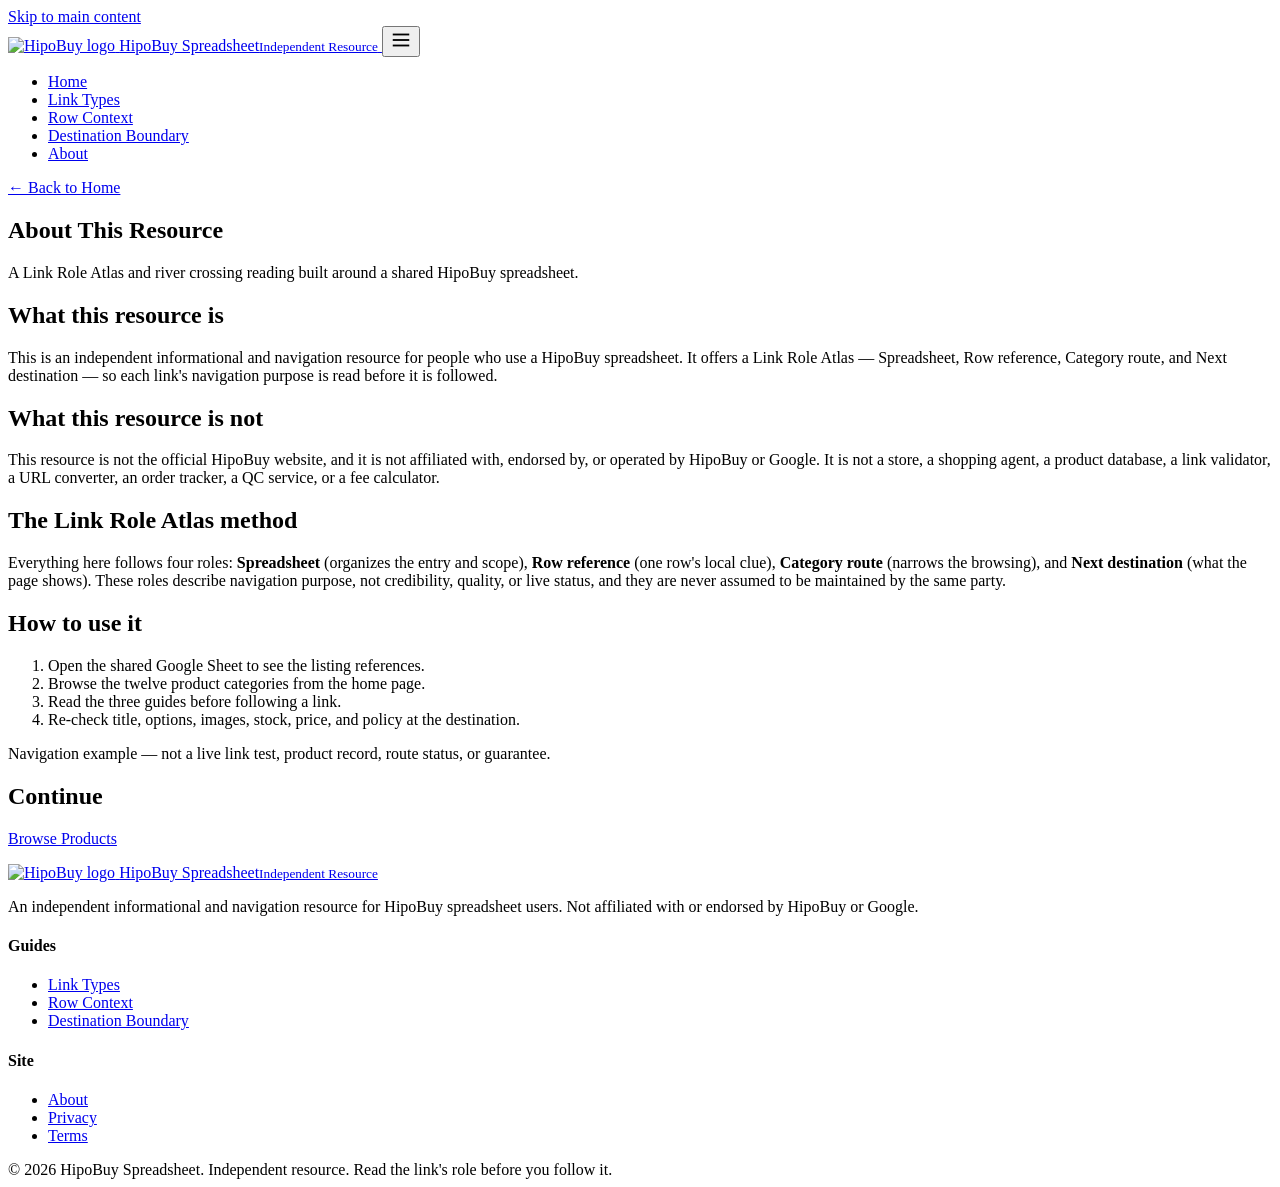
==== about/index.html @ 9f11009b "Add about/index.html" ====
<!DOCTYPE html>
<html lang="en">
<head>
  <meta charset="UTF-8">
  <meta name="viewport" content="width=device-width, initial-scale=1.0">
  <title>About | HipoBuy Spreadsheet</title>
  <meta name="description" content="About this independent HipoBuy spreadsheet resource: a Link Role Atlas and river crossing reading, not an official HipoBuy service.">
  <link rel="canonical" href="https://repglide.github.io/hipobuy-spreadsheet/about/">
  <link rel="icon" type="image/png" href="../assets/images/favicon.png">
  <link rel="stylesheet" href="../assets/css/styles.css">
  <meta name="robots" content="index, follow">
</head>
<body>
  <a href="#main-content" class="skip-link">Skip to main content</a>

  <header class="site-header">
    <div class="container header-inner">
      <a href="../index.html" class="brand" aria-label="HipoBuy Spreadsheet Home">
        <img src="../assets/images/logo.png" alt="HipoBuy logo" width="34" height="34">
        <span class="brand-name">HipoBuy Spreadsheet<small>Independent Resource</small></span>
      </a>
      <button class="mobile-nav-toggle" aria-expanded="false" aria-label="Toggle navigation menu">
        <svg viewBox="0 0 24 24" fill="none" stroke="currentColor" stroke-width="2" width="22" height="22"><line x1="3" y1="6" x2="21" y2="6"></line><line x1="3" y1="12" x2="21" y2="12"></line><line x1="3" y1="18" x2="21" y2="18"></line></svg>
      </button>
      <nav class="main-nav" aria-label="Primary Navigation">
        <ul>
          <li><a href="../index.html">Home</a></li>
          <li><a href="../spreadsheet-link-types/">Link Types</a></li>
          <li><a href="../row-context-checklist/">Row Context</a></li>
          <li><a href="../destination-boundary-guide/">Destination Boundary</a></li>
          <li><a href="../about/" class="active">About</a></li>
        </ul>
      </nav>
    </div>
  </header>

  <main id="main-content">
    <section class="page-hero">
      <div class="container">
        <a class="back-link" href="../index.html">← Back to Home</a>
        <h1>About This Resource</h1>
        <p>A Link Role Atlas and river crossing reading built around a shared HipoBuy spreadsheet.</p>
      </div>
    </section>

    <div class="article-body">
      <h2>What this resource is</h2>
      <p>This is an independent informational and navigation resource for people who use a HipoBuy spreadsheet. It offers a Link Role Atlas — Spreadsheet, Row reference, Category route, and Next destination — so each link's navigation purpose is read before it is followed.</p>

      <h2>What this resource is not</h2>
      <p>This resource is not the official HipoBuy website, and it is not affiliated with, endorsed by, or operated by HipoBuy or Google. It is not a store, a shopping agent, a product database, a link validator, a URL converter, an order tracker, a QC service, or a fee calculator.</p>

      <h2>The Link Role Atlas method</h2>
      <p>Everything here follows four roles: <strong>Spreadsheet</strong> (organizes the entry and scope), <strong>Row reference</strong> (one row's local clue), <strong>Category route</strong> (narrows the browsing), and <strong>Next destination</strong> (what the page shows). These roles describe navigation purpose, not credibility, quality, or live status, and they are never assumed to be maintained by the same party.</p>

      <h2>How to use it</h2>
      <ol>
        <li>Open the shared Google Sheet to see the listing references.</li>
        <li>Browse the twelve product categories from the home page.</li>
        <li>Read the three guides before following a link.</li>
        <li>Re-check title, options, images, stock, price, and policy at the destination.</li>
      </ol>

      <p class="example-flag">Navigation example — not a live link test, product record, route status, or guarantee.</p>

      <h2>Continue</h2>
      <p><a href="https://repglide.com/?agent=hipobuy" class="btn btn-primary" target="_blank" rel="noopener">Browse Products</a></p>
    </div>
  </main>

  <footer class="site-footer">
    <div class="container">
      <div class="footer-grid">
        <div class="footer-brand">
          <a href="../index.html" class="brand" aria-label="HipoBuy Spreadsheet Home">
            <img src="../assets/images/logo.png" alt="HipoBuy logo" width="30" height="30">
            <span class="brand-name">HipoBuy Spreadsheet<small>Independent Resource</small></span>
          </a>
          <p>An independent informational and navigation resource for HipoBuy spreadsheet users. Not affiliated with or endorsed by HipoBuy or Google.</p>
        </div>
        <div class="footer-col">
          <h4>Guides</h4>
          <ul>
            <li><a href="../spreadsheet-link-types/">Link Types</a></li>
            <li><a href="../row-context-checklist/">Row Context</a></li>
            <li><a href="../destination-boundary-guide/">Destination Boundary</a></li>
          </ul>
        </div>
        <div class="footer-col">
          <h4>Site</h4>
          <ul>
            <li><a href="../about/">About</a></li>
            <li><a href="../privacy/">Privacy</a></li>
            <li><a href="../terms/">Terms</a></li>
          </ul>
        </div>
      </div>
      <div class="footer-bottom">
        <span>&copy; <span id="year">2026</span> HipoBuy Spreadsheet. Independent resource.</span>
        <span>Read the link's role before you follow it.</span>
      </div>
    </div>
  </footer>

  <script src="../assets/js/main.js"></script>
</body>
</html>
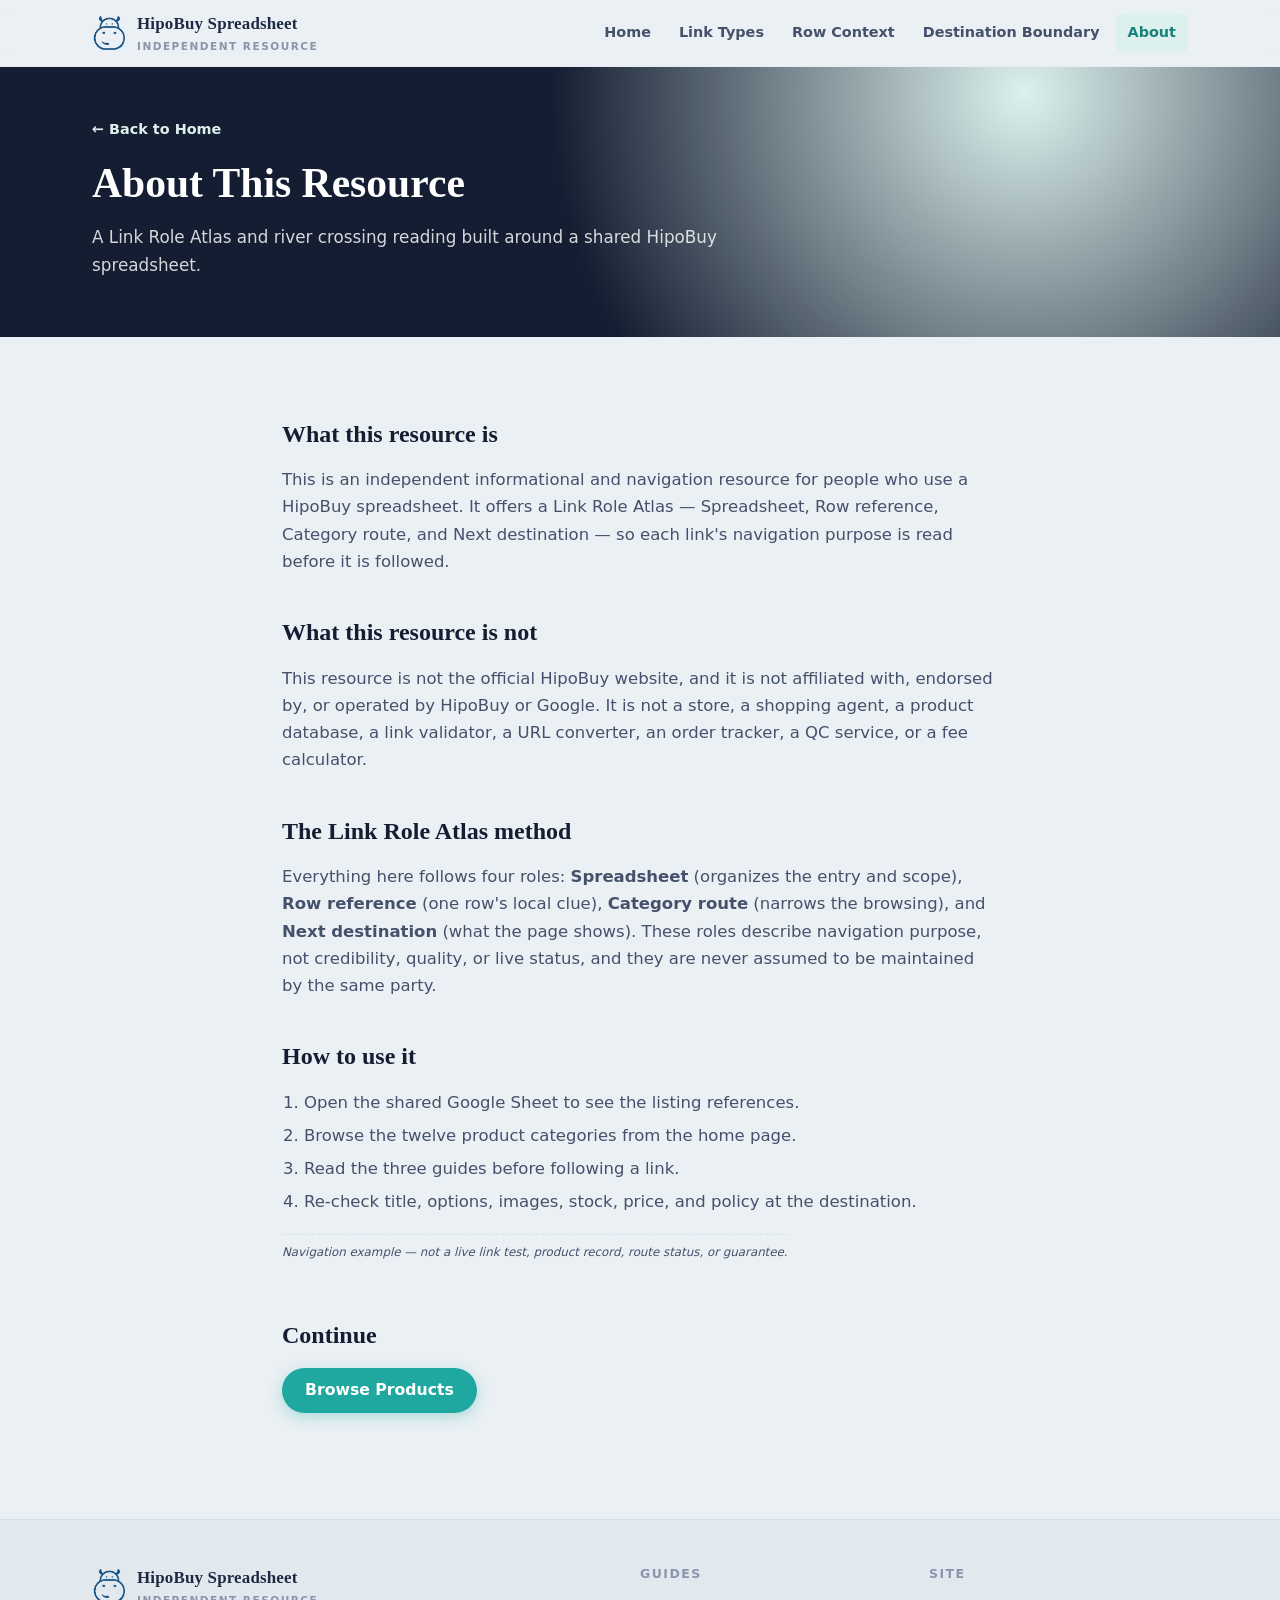
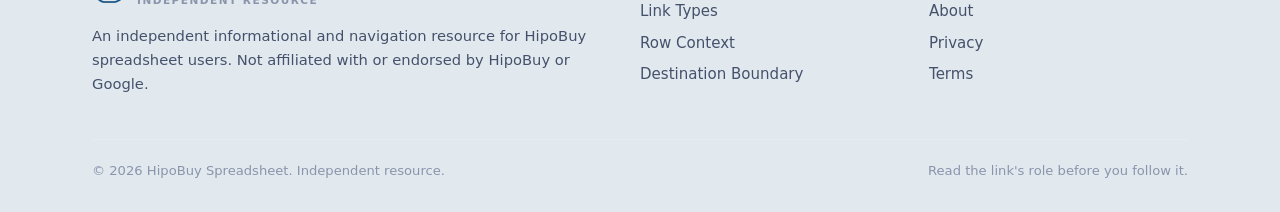
==== commit 2565ad9e: "Set nofollow noopener on repglide links" ====
--- a/about/index.html
+++ b/about/index.html
@@ -64,7 +64,7 @@
       <p class="example-flag">Navigation example — not a live link test, product record, route status, or guarantee.</p>
 
       <h2>Continue</h2>
-      <p><a href="https://repglide.com/?agent=hipobuy" class="btn btn-primary" target="_blank" rel="noopener">Browse Products</a></p>
+      <p><a href="https://repglide.com/?agent=hipobuy" class="btn btn-primary" target="_blank" rel="nofollow noopener">Browse Products</a></p>
     </div>
   </main>
 
--- a/assets/css/styles.css
+++ b/assets/css/styles.css
@@ -0,0 +1,333 @@
+/* ==========================================================================
+   HipoBuy Spreadsheet — Link Role Atlas / River Crossing theme
+   Light river-mist blue-gray · deep indigo ink · duck teal (primary)
+   · terracotta orange · reed green · soft sand gold
+   Signatures: river bend, bank line, bridge tab, wayfinding notch,
+   route token, destination stamp
+   ========================================================================== */
+
+:root {
+  /* palette */
+  --river:      #EAF0F4;
+  --river-2:    #E1E9EF;
+  --river-3:    #CFDCE4;
+  --paper:      #FFFFFF;
+  --indigo:     #1E2A44;
+  --indigo-2:   #141D31;
+  --indigo-soft:#45516B;
+  --indigo-faint:#8A94AB;
+  --teal:       #1FA8A0;
+  --teal-d:     #17817A;
+  --teal-s:     #DCF1EE;
+  --terra:      #D97742;
+  --terra-d:    #B25A2C;
+  --terra-s:    #F8E4D7;
+  --reed:       #7BA05B;
+  --reed-d:     #5F8441;
+  --reed-s:     #E6F0DD;
+  --sand:       #D9B45C;
+  --sand-d:     #B28A3A;
+  --sand-s:     #F7EED6;
+  --line:       #D6E0E7;
+  --line-soft:  #E6ECF0;
+
+  /* typography */
+  --serif: Georgia, 'Times New Roman', Times, serif;
+  --sans: system-ui, -apple-system, 'Segoe UI', Roboto, Helvetica, Arial, sans-serif;
+  --mono: ui-monospace, SFMono-Regular, 'SF Mono', Menlo, Consolas, monospace;
+
+  /* geometry */
+  --radius: 14px;
+  --radius-sm: 8px;
+  --container: 1140px;
+  --shadow-sm: 0 1px 2px rgba(30, 42, 68, 0.05), 0 2px 8px rgba(30, 42, 68, 0.06);
+  --shadow-md: 0 4px 14px rgba(30, 42, 68, 0.10), 0 12px 32px rgba(30, 42, 68, 0.08);
+}
+
+* { box-sizing: border-box; }
+html { scroll-behavior: smooth; -webkit-text-size-adjust: 100%; }
+
+body {
+  margin: 0;
+  font-family: var(--sans);
+  font-size: 16.5px;
+  line-height: 1.65;
+  color: var(--indigo);
+  background: var(--river);
+  -webkit-font-smoothing: antialiased;
+  text-rendering: optimizeLegibility;
+}
+
+/* ---------- accessibility ---------- */
+.skip-link { position: absolute; left: -9999px; top: 0; background: var(--indigo); color: #fff; padding: 10px 16px; z-index: 200; border-radius: 0 0 var(--radius-sm) 0; }
+.skip-link:focus { left: 0; }
+:focus-visible { outline: 3px solid var(--teal); outline-offset: 2px; border-radius: 3px; }
+.visually-hidden { position: absolute !important; width: 1px; height: 1px; margin: -1px; padding: 0; border: 0; overflow: hidden; clip: rect(0 0 0 0); white-space: nowrap; }
+
+/* ---------- layout ---------- */
+.container { max-width: var(--container); margin: 0 auto; padding: 0 22px; }
+
+/* ---------- header ---------- */
+.site-header { position: sticky; top: 0; z-index: 100; background: rgba(234, 240, 244, 0.92); backdrop-filter: saturate(140%) blur(8px); border-bottom: 1px solid var(--line-soft); }
+.header-inner { display: flex; align-items: center; gap: 20px; height: 66px; }
+.brand { display: flex; align-items: center; gap: 11px; text-decoration: none; color: var(--indigo); }
+.brand img { width: 34px; height: 34px; display: block; border-radius: 7px; }
+.brand-name { font-family: var(--serif); font-weight: 700; font-size: 1.06rem; letter-spacing: 0.01em; }
+.brand-name small { display: block; font-family: var(--sans); font-weight: 600; font-size: 0.66rem; color: var(--indigo-faint); letter-spacing: 0.14em; text-transform: uppercase; }
+
+.main-nav { margin-left: auto; }
+.main-nav ul { display: flex; align-items: center; gap: 4px; list-style: none; margin: 0; padding: 0; }
+.main-nav a { display: block; padding: 8px 12px; text-decoration: none; color: var(--indigo-soft); font-weight: 600; font-size: 0.9rem; border-radius: var(--radius-sm); }
+.main-nav a:hover { background: var(--river-2); color: var(--indigo); }
+.main-nav a.active { color: var(--teal-d); background: var(--teal-s); }
+
+.mobile-nav-toggle { display: none; margin-left: auto; width: 44px; height: 44px; border: 1px solid var(--line); background: #fff; border-radius: var(--radius-sm); cursor: pointer; color: var(--indigo); }
+.mobile-nav-toggle svg { display: block; margin: 0 auto; }
+
+@media (max-width: 860px) {
+  .main-nav { display: none; }
+  .mobile-nav-toggle { display: block; }
+  .main-nav.open { display: block; position: absolute; left: 0; right: 0; top: 66px; background: #fff; border-bottom: 1px solid var(--line); box-shadow: var(--shadow-md); }
+  .main-nav.open ul { flex-direction: column; align-items: stretch; gap: 2px; padding: 8px; }
+  .main-nav.open a { padding: 12px 14px; }
+}
+
+/* ---------- buttons ---------- */
+.btn { display: inline-flex; align-items: center; justify-content: center; gap: 8px; padding: 12px 22px; border-radius: 999px; text-decoration: none; font-weight: 700; font-size: 0.98rem; line-height: 1.2; border: 1.5px solid transparent; transition: transform 0.12s ease, box-shadow 0.12s ease, background 0.12s ease; }
+.btn:active { transform: translateY(1px); }
+.btn-primary { background: var(--teal); color: #fff; box-shadow: 0 4px 14px rgba(31, 168, 160, 0.30); }
+.btn-primary:hover { background: var(--teal-d); box-shadow: 0 6px 18px rgba(31, 168, 160, 0.38); }
+.btn-secondary { background: #fff; color: var(--indigo); border-color: var(--line); box-shadow: var(--shadow-sm); }
+.btn-secondary:hover { border-color: var(--indigo-soft); background: #fff; }
+.btn-sm { padding: 9px 16px; font-size: 0.88rem; }
+
+/* ---------- hero ---------- */
+.hero-section { padding: 56px 0 44px; position: relative; overflow: hidden; background: radial-gradient(circle at 85% 8%, var(--teal-s) 0, transparent 42%), radial-gradient(circle at 6% 92%, var(--sand-s) 0, transparent 40%); }
+.hero-grid { display: grid; grid-template-columns: 1.05fr 0.95fr; gap: 44px; align-items: center; }
+.hero-badge { display: inline-block; padding: 5px 13px; border-radius: 999px; background: var(--teal-s); color: var(--teal-d); font-weight: 700; font-size: 0.76rem; letter-spacing: 0.08em; text-transform: uppercase; }
+.hero-title { font-family: var(--serif); font-size: clamp(2.05rem, 4.6vw, 3.1rem); line-height: 1.12; color: var(--indigo-2); margin: 18px 0 16px; font-weight: 700; }
+.hero-title em { font-style: normal; color: var(--teal); }
+.hero-description { font-size: 1.08rem; color: var(--indigo-soft); max-width: 34em; margin: 0 0 26px; }
+.hero-actions { display: flex; flex-wrap: wrap; gap: 12px; }
+
+/* hero river map */
+.hero-visual { position: relative; display: flex; justify-content: center; }
+.river-map { position: relative; width: 340px; height: 380px; }
+.river-svg { position: absolute; inset: 0; width: 100%; height: 100%; overflow: visible; }
+
+.sign {
+  position: absolute; background: var(--paper); border-radius: 11px;
+  padding: 7px 13px; font-family: var(--mono); font-size: 0.6rem; font-weight: 800;
+  letter-spacing: 0.08em; text-transform: uppercase; box-shadow: var(--shadow-md); color: var(--indigo-2);
+}
+/* wayfinding notch (directional pointer at bottom) */
+.sign::after { content: ""; position: absolute; bottom: -6px; left: 50%; transform: translateX(-50%); border-left: 6px solid transparent; border-right: 6px solid transparent; border-top: 6px solid var(--indigo-faint); }
+.sign-spreadsheet { top: 20px; left: 10px; border: 2px solid var(--teal); }
+.sign-spreadsheet::after { border-top-color: var(--teal); }
+.sign-row { top: 92px; right: 6px; border: 2px dashed var(--terra); }
+.sign-row::after { border-top-color: var(--terra); }
+.sign-category { bottom: 118px; left: 8px; border: 2px dotted var(--reed-d); }
+.sign-category::after { border-top-color: var(--reed-d); }
+.sign-destination { bottom: 16px; right: 12px; border: 3px solid var(--sand-d); }
+.sign-destination::after { border-top-color: var(--sand-d); }
+.sign .s-tag { display: block; font-size: 0.5rem; letter-spacing: 0.1em; color: var(--indigo-faint); }
+
+/* route tokens (waypoints) */
+.route-token { position: absolute; width: 10px; height: 10px; border-radius: 50%; background: var(--teal); box-shadow: 0 0 0 3px var(--teal-s); }
+.rt-1 { top: 62px; left: 150px; }
+.rt-2 { top: 210px; right: 70px; }
+.rt-3 { bottom: 60px; left: 110px; }
+
+/* destination stamp */
+.destination-stamp { position: absolute; bottom: 54px; right: 44px; width: 34px; height: 34px; border: 2px solid var(--terra); border-radius: 50%; color: var(--terra-d); display: grid; place-items: center; font-family: var(--mono); font-weight: 800; font-size: 0.85rem; transform: rotate(-12deg); opacity: 0.9; }
+
+@media (max-width: 860px) {
+  .hero-grid { grid-template-columns: 1fr; gap: 26px; }
+  .hero-section { padding-top: 34px; }
+  .river-map { width: 100%; max-width: 340px; }
+}
+
+/* ---------- section scaffolding ---------- */
+.section { padding: 46px 0; }
+.section-alt { background: var(--river-2); }
+.section-header { max-width: 680px; margin: 0 auto 34px; text-align: center; }
+.eyebrow { display: inline-block; font-size: 0.76rem; font-weight: 700; letter-spacing: 0.14em; text-transform: uppercase; color: var(--teal-d); }
+.section-title { font-family: var(--serif); font-size: clamp(1.6rem, 3.4vw, 2.15rem); color: var(--indigo-2); margin: 10px 0 12px; line-height: 1.2; }
+.section-lead { color: var(--indigo-soft); font-size: 1.02rem; margin: 0; }
+
+/* ---------- category grid (riverbank path signs) ---------- */
+.categories-section { padding-top: 10px; }
+.cat-grid { display: grid; grid-template-columns: repeat(4, 1fr); gap: 14px; }
+.cat-card {
+  position: relative; display: flex; flex-direction: column; gap: 9px;
+  background: #fff; border: 1px solid var(--line); border-radius: var(--radius);
+  padding: 15px 16px 14px; text-decoration: none; color: var(--indigo);
+  box-shadow: var(--shadow-sm); transition: transform 0.14s ease, box-shadow 0.14s ease, border-color 0.14s ease;
+}
+.cat-card:hover { transform: translateY(-3px); box-shadow: var(--shadow-md); border-color: var(--teal); }
+/* wayfinding notch cut into the top edge */
+.cat-card::before { content: ""; position: absolute; top: -1px; left: 50%; transform: translateX(-50%); border-left: 9px solid transparent; border-right: 9px solid transparent; border-top: 9px solid var(--teal); }
+.cat-top { display: flex; align-items: flex-start; justify-content: space-between; }
+.cat-code { font-family: var(--mono); font-size: 0.72rem; color: var(--indigo-faint); letter-spacing: 0.06em; }
+.cat-spec { font-family: var(--serif); font-size: 1.5rem; font-weight: 800; color: var(--indigo-2); line-height: 1; }
+.cat-icon { width: 28px; height: 28px; color: var(--teal-d); }
+.cat-icon svg { width: 100%; height: 100%; }
+.cat-name { font-weight: 700; color: var(--indigo-2); font-size: 0.97rem; line-height: 1.3; }
+.cat-card .cat-arrow { margin-top: auto; font-size: 0.8rem; font-weight: 700; color: var(--teal-d); }
+.cat-card::after { content: ""; position: absolute; top: 8px; right: 8px; width: 9px; height: 9px; border: 1.5px solid var(--indigo-faint); border-radius: 50%; opacity: 0.45; }
+
+@media (max-width: 900px) {
+  .cat-grid { grid-template-columns: repeat(2, 1fr); gap: 12px; }
+  .cat-card { padding: 13px 13px 12px; }
+}
+
+/* ---------- duo grid ---------- */
+.duo-grid { display: grid; grid-template-columns: 1fr 1fr; gap: 14px; }
+.duo-col { background: #fff; border: 1px solid var(--line); border-radius: var(--radius); padding: 20px 22px; }
+.duo-col h3 { margin: 0 0 10px; font-size: 1.02rem; display: flex; align-items: center; gap: 9px; color: var(--indigo-2); }
+.duo-col ul { margin: 0; padding-left: 18px; color: var(--indigo-soft); font-size: 0.94rem; }
+.duo-col ul li { margin: 6px 0; }
+.duo-col .mark { flex: none; width: 22px; height: 22px; border-radius: 5px; display: grid; place-items: center; font-size: 0.78rem; color: #fff; font-family: var(--mono); }
+.duo-col.is-a .mark { background: var(--teal); }
+.duo-col.is-b .mark { background: var(--terra); }
+@media (max-width: 720px) { .duo-grid { grid-template-columns: 1fr; } }
+
+/* ---------- four roles (distinct borders) ---------- */
+.role-grid { display: grid; grid-template-columns: repeat(4, 1fr); gap: 14px; }
+.role-card { position: relative; background: #fff; border-radius: var(--radius); padding: 20px 18px 16px; box-shadow: var(--shadow-sm); }
+.role-card .r-label { display: inline-block; font-family: var(--mono); font-size: 0.66rem; font-weight: 800; letter-spacing: 0.1em; text-transform: uppercase; margin-bottom: 8px; }
+.role-card h3 { font-family: var(--serif); font-size: 1.12rem; color: var(--indigo-2); margin: 0 0 8px; }
+.role-card p { color: var(--indigo-soft); font-size: 0.9rem; margin: 0; }
+.role-card.r-spreadsheet { border: 2px solid var(--teal); }
+.role-card.r-spreadsheet .r-label { color: var(--teal-d); }
+.role-card.r-row { border: 2px dashed var(--terra); }
+.role-card.r-row .r-label { color: var(--terra-d); }
+.role-card.r-category { border: 2px dotted var(--reed-d); }
+.role-card.r-category .r-label { color: var(--reed-d); }
+.role-card.r-destination { border: 3px solid var(--sand-d); }
+.role-card.r-destination .r-label { color: var(--sand-d); }
+.role-legend { text-align: center; font-family: var(--mono); font-size: 0.68rem; letter-spacing: 0.05em; color: var(--indigo-faint); margin-top: 16px; }
+@media (max-width: 900px) { .role-grid { grid-template-columns: repeat(2, 1fr); } }
+@media (max-width: 640px) { .role-grid { grid-template-columns: 1fr; } }
+
+/* ---------- crossing card ---------- */
+.crossing-card { max-width: 760px; margin: 0 auto; background: var(--paper); border: 1px solid var(--line); border-radius: var(--radius); overflow: hidden; box-shadow: var(--shadow-md); }
+.cc-top { display: grid; grid-template-columns: 1fr 110px 1fr; align-items: stretch; }
+.cc-bank { padding: 20px 18px; display: flex; flex-direction: column; gap: 8px; }
+.cc-bank .cc-label { font-family: var(--mono); font-size: 0.66rem; font-weight: 800; letter-spacing: 0.1em; text-transform: uppercase; }
+.cc-bank.cc-left .cc-label { color: var(--teal-d); }
+.cc-bank.cc-right .cc-label { color: var(--terra-d); }
+.cc-line { display: block; height: 7px; border-radius: 2px; background: var(--river-3); }
+.cc-line.w80 { width: 80%; }
+.cc-line.w70 { width: 70%; }
+.cc-line.w60 { width: 60%; }
+.cc-line.w50 { width: 50%; }
+.cc-bridge { position: relative; background: var(--sand-s); border-left: 2px dashed var(--sand-d); border-right: 2px dashed var(--sand-d); display: flex; align-items: center; justify-content: center; }
+.bridge-tab { writing-mode: vertical-rl; transform: rotate(180deg); font-family: var(--mono); font-size: 0.66rem; font-weight: 800; letter-spacing: 0.12em; text-transform: uppercase; color: var(--sand-d); }
+.cc-footer { padding: 12px 18px; background: var(--river-2); border-top: 1px solid var(--line); text-align: center; font-family: var(--mono); font-size: 0.66rem; font-weight: 800; letter-spacing: 0.1em; text-transform: uppercase; color: var(--indigo-faint); }
+@media (max-width: 640px) {
+  .cc-top { grid-template-columns: 1fr; }
+  .cc-bridge { padding: 12px; }
+  .bridge-tab { writing-mode: horizontal-tb; transform: none; }
+}
+
+/* ---------- row context (four steps) ---------- */
+.context-grid { display: grid; grid-template-columns: repeat(4, 1fr); gap: 14px; }
+.context-step { position: relative; background: #fff; border: 1px solid var(--line); border-radius: var(--radius); padding: 22px 18px 18px; box-shadow: var(--shadow-sm); }
+.context-step::before { content: ""; position: absolute; top: 0; left: 0; right: 0; height: 4px; border-radius: var(--radius) var(--radius) 0 0; background: var(--teal); }
+.context-step[data-c="2"]::before { background: var(--terra); }
+.context-step[data-c="3"]::before { background: var(--reed); }
+.context-step[data-c="4"]::before { background: var(--sand); }
+.context-step .c-num { display: block; font-family: var(--mono); font-size: 0.66rem; font-weight: 800; letter-spacing: 0.1em; color: var(--teal-d); text-transform: uppercase; }
+.context-step h3 { font-family: var(--serif); font-size: 1.12rem; color: var(--indigo-2); margin: 8px 0 6px; }
+.context-step p { color: var(--indigo-soft); font-size: 0.9rem; margin: 0; }
+@media (max-width: 900px) { .context-grid { grid-template-columns: repeat(2, 1fr); } }
+@media (max-width: 640px) { .context-grid { grid-template-columns: 1fr; } }
+
+/* ---------- signatures ---------- */
+.frame-note { border-left: 3px solid var(--teal); background: var(--teal-s); padding: 14px 16px; border-radius: 0 var(--radius-sm) var(--radius-sm) 0; margin: 18px 0; font-size: 0.94rem; color: #0E5B54; }
+.frame-note strong { display: block; font-size: 0.72rem; letter-spacing: 0.12em; text-transform: uppercase; margin-bottom: 4px; color: var(--teal-d); }
+
+.terra-note { display: inline-flex; align-items: center; gap: 9px; padding: 10px 14px; border: 1px dashed var(--terra); border-radius: var(--radius-sm); background: var(--terra-s); color: #8A3E16; font-weight: 600; font-size: 0.92rem; margin: 10px 0; }
+.terra-note .qmark { flex: none; width: 24px; height: 24px; border-radius: 50%; background: var(--terra); color: #fff; display: grid; place-items: center; font-weight: 800; }
+
+.reed-note { display: inline-flex; align-items: center; gap: 9px; padding: 10px 14px; border: 1px solid var(--reed-d); border-radius: var(--radius-sm); background: var(--reed-s); color: #3B5A1E; font-weight: 600; font-size: 0.92rem; margin: 10px 0; }
+.reed-note .qmark { flex: none; width: 24px; height: 24px; border-radius: 50%; background: var(--reed-d); color: #fff; display: grid; place-items: center; font-weight: 800; }
+
+.example-flag { display: inline-block; margin-top: 14px; font-size: 0.74rem; color: var(--indigo-faint); font-style: italic; border-top: 1px dashed var(--line); padding-top: 8px; }
+
+/* ---------- stop list ---------- */
+.stop-list { list-style: none; margin: 0; padding: 0; max-width: 760px; margin-inline: auto; }
+.stop-list li { display: flex; gap: 14px; align-items: flex-start; padding: 14px 16px; margin: 10px 0; background: #fff; border: 1px solid var(--line); border-radius: var(--radius); box-shadow: var(--shadow-sm); }
+.stop-list .s-num { flex: none; width: 30px; height: 30px; border-radius: 50%; display: grid; place-items: center; background: var(--terra-s); color: var(--terra-d); font-weight: 800; font-size: 0.82rem; font-family: var(--mono); }
+.stop-list p { margin: 0; color: var(--indigo-soft); font-size: 0.96rem; }
+.stop-list strong { color: var(--indigo-2); }
+
+/* ---------- guide entry cards ---------- */
+.guide-grid { display: grid; grid-template-columns: repeat(3, 1fr); gap: 16px; }
+.guide-card { display: flex; flex-direction: column; background: #fff; border: 1px solid var(--line); border-radius: var(--radius); padding: 24px 22px; text-decoration: none; color: var(--indigo); box-shadow: var(--shadow-sm); transition: transform 0.14s ease, box-shadow 0.14s ease; }
+.guide-card:hover { transform: translateY(-3px); box-shadow: var(--shadow-md); }
+.guide-card .guide-num { font-family: var(--mono); font-size: 0.78rem; color: var(--teal-d); letter-spacing: 0.1em; }
+.guide-card h3 { font-family: var(--serif); font-size: 1.24rem; color: var(--indigo-2); margin: 8px 0 10px; }
+.guide-card p { color: var(--indigo-soft); font-size: 0.95rem; margin: 0 0 16px; }
+.guide-card .guide-cta { margin-top: auto; font-weight: 700; color: var(--teal-d); font-size: 0.9rem; }
+@media (max-width: 900px) { .guide-grid { grid-template-columns: 1fr; } }
+
+/* ---------- FAQ ---------- */
+.faq-list { max-width: 760px; margin: 0 auto; }
+details.faq-item { background: #fff; border: 1px solid var(--line); border-radius: var(--radius); margin: 10px 0; box-shadow: var(--shadow-sm); overflow: hidden; }
+details.faq-item summary { cursor: pointer; list-style: none; padding: 16px 20px; font-weight: 700; color: var(--indigo-2); display: flex; align-items: center; justify-content: space-between; gap: 14px; }
+details.faq-item summary::-webkit-details-marker { display: none; }
+details.faq-item summary::after { content: "+"; font-size: 1.5rem; font-weight: 400; color: var(--teal); line-height: 1; }
+details.faq-item[open] summary::after { content: "–"; }
+.faq-item .faq-body { padding: 0 20px 18px; color: var(--indigo-soft); font-size: 0.96rem; }
+.faq-item .faq-body p { margin: 0 0 10px; }
+
+/* ---------- final CTA ---------- */
+.final-cta { background: var(--indigo-2); color: #fff; border-radius: 20px; padding: 44px 40px; text-align: center; position: relative; overflow: hidden; }
+.final-cta::before { content: ""; position: absolute; inset: 0; opacity: 0.35; background: radial-gradient(circle at 15% 20%, var(--teal) 0, transparent 40%), radial-gradient(circle at 85% 80%, var(--terra) 0, transparent 40%); }
+.final-cta h2 { font-family: var(--serif); font-size: clamp(1.5rem, 3.2vw, 2.1rem); margin: 0 0 12px; position: relative; }
+.final-cta p { color: rgba(255,255,255,0.82); max-width: 30em; margin: 0 auto 24px; position: relative; }
+.final-cta .btn-primary { position: relative; }
+
+/* ---------- footer ---------- */
+.site-footer { border-top: 1px solid var(--line); background: var(--river-2); padding: 44px 0 30px; margin-top: 30px; }
+.footer-grid { display: grid; grid-template-columns: 2fr 1fr 1fr; gap: 30px; }
+.footer-brand p { color: var(--indigo-soft); font-size: 0.92rem; max-width: 34em; }
+.footer-col h4 { font-size: 0.78rem; letter-spacing: 0.12em; text-transform: uppercase; color: var(--indigo-faint); margin: 0 0 12px; }
+.footer-col ul { list-style: none; margin: 0; padding: 0; }
+.footer-col a { color: var(--indigo-soft); text-decoration: none; font-size: 0.94rem; line-height: 2.1; }
+.footer-col a:hover { color: var(--teal-d); }
+.footer-bottom { margin-top: 28px; padding-top: 20px; border-top: 1px solid var(--line-soft); font-size: 0.82rem; color: var(--indigo-faint); display: flex; flex-wrap: wrap; gap: 8px 20px; justify-content: space-between; }
+@media (max-width: 720px) { .footer-grid { grid-template-columns: 1fr; } }
+
+/* ---------- article / guide pages ---------- */
+.page-hero { background: radial-gradient(circle at 80% 10%, var(--teal-s) 0, transparent 45%), var(--indigo-2); color: #fff; padding: 48px 0 40px; position: relative; overflow: hidden; }
+.page-hero .container { position: relative; }
+.page-hero h1 { font-family: var(--serif); font-size: clamp(1.8rem, 4vw, 2.6rem); margin: 12px 0 12px; line-height: 1.15; color: #fff; }
+.page-hero p { color: rgba(255,255,255,0.82); max-width: 40em; font-size: 1.05rem; }
+
+.article-body { max-width: 760px; margin: 0 auto; padding: 40px 22px 60px; }
+.article-body h2 { font-family: var(--serif); font-size: 1.5rem; color: var(--indigo-2); margin: 38px 0 12px; }
+.article-body h3 { font-size: 1.12rem; color: var(--indigo-2); margin: 26px 0 8px; }
+.article-body p { color: var(--indigo-soft); margin: 0 0 16px; }
+.article-body ul, .article-body ol { color: var(--indigo-soft); margin: 0 0 18px; padding-left: 22px; }
+.article-body li { margin: 6px 0; }
+.article-body blockquote { margin: 22px 0; padding: 16px 20px; background: var(--river-2); border-left: 4px solid var(--teal); border-radius: 0 var(--radius-sm) var(--radius-sm) 0; color: var(--indigo-soft); font-family: var(--serif); font-size: 1.06rem; }
+
+.back-link { display: inline-flex; align-items: center; gap: 6px; color: var(--teal-s); font-weight: 700; text-decoration: none; font-size: 0.9rem; margin-bottom: 6px; }
+.back-link:hover { text-decoration: underline; }
+
+/* legal pages */
+.legal-body { max-width: 720px; margin: 0 auto; padding: 40px 22px 60px; }
+.legal-body h1 { font-family: var(--serif); color: var(--indigo-2); font-size: 2rem; margin: 0 0 6px; }
+.legal-body .legal-date { color: var(--indigo-faint); font-size: 0.85rem; margin-bottom: 24px; }
+.legal-body h2 { font-family: var(--serif); font-size: 1.25rem; color: var(--indigo-2); margin: 28px 0 8px; }
+.legal-body p, .legal-body li { color: var(--indigo-soft); }
+.legal-body ul { padding-left: 22px; }
+
+/* 404 */
+.notfound { text-align: center; padding: 70px 22px 80px; }
+.notfound .big { font-family: var(--serif); font-size: clamp(4rem, 14vw, 7rem); color: var(--indigo-2); margin: 0; line-height: 1; }
+.notfound h1 { font-family: var(--serif); color: var(--indigo-2); margin: 8px 0 12px; }
+.notfound p { color: var(--indigo-soft); max-width: 30em; margin: 0 auto 24px; }
